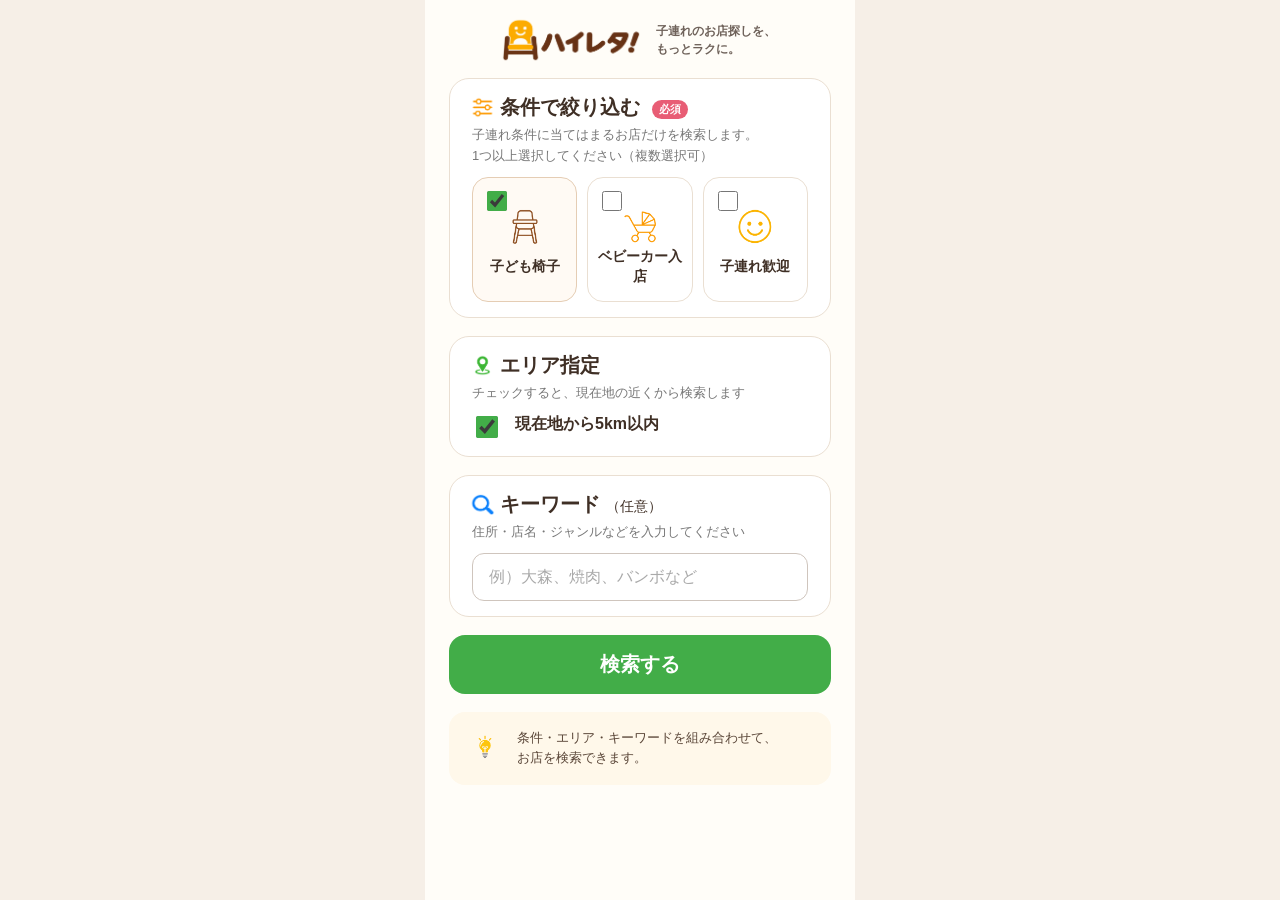
==== index.html @ 052340ef "Add files via upload ・マスタの差し替え ・ジャンル表記の追加 ・子連れ条件の必須化 ・キーワード検索範囲の調整" ====
<!DOCTYPE html>
<html lang="ja">

<head>
    <meta charset="UTF-8">
    <meta name="viewport" content="width=device-width, initial-scale=1.0">
    <title>ハイレタ！</title>

    <link rel="stylesheet" href="style.css">
</head>

<body>

    <div class="phone">

        <!-- ロゴ -->
        <div class="logo">

            <img src="icons/logo.png" alt="ハイレタ！" class="logo-img">

            <p class="logo-copy">
                子連れのお店探しを、<br>
                もっとラクに。
            </p>

        </div>


        <!-- 条件で絞り込む -->
        <section class="search-card" id="filterSection">
            <div class="section-heading">

                <div class="section-title-row">

                    <img src="icons/filter.png" alt="" class="section-icon-img">

                    <div class="section-title">
                        条件で絞り込む
                        <span class="required-badge">
                            必須
                        </span>
                    </div>

                </div>

                <div class="section-description">
                    子連れ条件に当てはまるお店だけを検索します。<br>
                    1つ以上選択してください（複数選択可）
                </div>

            </div>


            <div class="filters">

                <!-- 子ども椅子 -->
                <label class="filter-card">

                    <input type="checkbox" id="chair" checked>

                    <img src="icons/child-chair.png" class="filter-icon" alt="">

                    <span>
                        子ども椅子
                    </span>

                </label>


                <!-- ベビーカー -->
                <label class="filter-card">

                    <input type="checkbox" id="stroller">

                    <img src="icons/stroller.png" class="filter-icon" alt="">

                    <span>
                        ベビーカー入店
                    </span>

                </label>


                <!-- 子連れ歓迎 -->
                <label class="filter-card">

                    <input type="checkbox" id="friendly">

                    <img src="icons/family-friendly.png" class="filter-icon" alt="">

                    <span>
                        子連れ歓迎
                    </span>

                </label>

            </div>

            <!-- 条件未選択時のエラー -->
            <div id="filterError" class="filter-error" role="alert" aria-live="polite">
                子連れ条件を1つ以上選択してください。
            </div>

        </section>


        <!-- 検索範囲 -->
        <section class="search-card">

            <div class="section-heading">

                <div class="section-title-row">

                    <img src="icons/location.png" alt="" class="section-icon-img">

                    <div class="section-title">
                        エリア指定
                    </div>

                </div>
                <div class="section-description">
                    チェックすると、現在地の近くから検索します
                </div>


            </div>


            <label class="location-option">

                <input type="checkbox" id="currentLocation" checked>

                <div>
                    <div class="location-title">
                        現在地から5km以内
                    </div>

                </div>

            </label>

        </section>


        <!-- キーワード -->
        <section class="search-card">

            <div class="section-heading">

                <div class="section-title-row">

                    <img src="icons/keyword.png" alt="" class="section-icon-img">

                    <div class="section-title">
                        キーワード
                        <span class="optional">
                            （任意）
                        </span>
                    </div>

                </div>
                <div class="section-description">
                    住所・店名・ジャンルなどを入力してください
                </div>

            </div>


            <input type="text" id="keyword" class="keyword-input" placeholder="例）大森、焼肉、バンボなど">

        </section>


        <!-- 検索 -->
        <button class="search-btn" id="searchBtn">
            検索する
        </button>


        <!-- 補足 -->
        <div class="search-guide">

            <img src="icons/lightbulb.png" alt="" class="guide-icon">

            <div>
                条件・エリア・キーワードを組み合わせて、<br>
                お店を検索できます。
            </div>

        </div>

    </div>

    <script src="index.js"></script>

</body>

</html>
---- style.css ----
/* === 共通レイアウト ===*/
body {
    margin: 0;
    font-family: -apple-system, BlinkMacSystemFont, "Hiragino Sans", "Yu Gothic", sans-serif;
    color: #3f2f25;
    background: #f6efe7;
}

.phone {
    margin: 0 auto;
    padding: 16px 24px 40px;
    max-width: 430px;
    min-height: 100vh;
    box-sizing: border-box;
    background: #fffdf8;
}

/* === トップ画面（index.html） ===*/
.search-box span {
    font-size: 24px;
}

.search-box input {
    flex: 1;
    font-size: 16px;
    border: none;
    outline: none;
}

/* === 一覧画面（list.html） ===*/
/* ヘッダー */
.result-header {
    display: flex;
    position: sticky;
    top: 0;
    z-index: 100;
    justify-content: space-between;
    align-items: center;
    padding: 12px 0;
    background: #fdf8f2;
    box-shadow: 0 2px 8px rgba(0, 0, 0, 0.05);
}

/* 検索結果 ◯件*/
.result-title {
    margin-bottom: 12px;
    font-size: 20px;
    font-weight: bold;
    color: #666;
}

/* ← 戻る */
.back-btn {
    white-space: nowrap;
    font-size: 15px;
    font-weight: 600;
    color: #E85D75;
    background: none;
    border: none;
    cursor: pointer;
}

/* ヘッダー右側の場所 */
.header-space {
    width: 70px;
}

.header-map-btn {
    display: none;
    padding: 8px 12px;
    font-size: 14px;
    background: white;
    border: 1px solid #ddd;
    border-radius: 8px;
    cursor: pointer;
}

.top-btn {
    display: none;
    position: fixed;
    right: 20px;
    bottom: 20px;
    z-index: 1000;
    width: 48px;
    height: 48px;
    font-size: 22px;
    font-weight: bold;
    color: white;
    background: #f2a23b;
    border: none;
    border-radius: 50%;
    box-shadow: 0 4px 12px rgba(0, 0, 0, 0.2);
    cursor: pointer;
}

/* 検索条件 */
.search-condition {
    margin-bottom: 16px;
    padding: 12px;
    font-size: 14px;
    background: #fff7ef;
    border-radius: 10px;
}

/* 検索結果0の時の画面 */
.no-result-title {
    white-space: nowrap;
    font-size: 16px;
    font-weight: 600;
}

/* ショップカード */
.shop-card {
    margin-bottom: 16px;
    padding: 18px 16px;
    background: white;
    border-radius: 16px;
    box-shadow: 0 3px 12px rgba(0, 0, 0, 0.08);
}

.shop-header {
    display: flex;
    justify-content: space-between;
    align-items: center;
    margin-bottom: 8px;
}

.shop-name {
    display: -webkit-box;
    overflow: hidden;
    min-width: 0;
    font-size: 18px;
    font-weight: bold;
    /* 店名を2行までに制限 */
    -webkit-box-orient: vertical;
    -webkit-line-clamp: 2;
}

.shop-genre {
    padding: 4px 10px;
    white-space: nowrap;
    background: #fff1df;
    border-radius: 999px;
    font-size: 12px;
}

.shop-icons {
    margin-bottom: 8px;
    display: flex;
    gap: 6px;
    align-items: center;
    font-size: 14px;
    font-weight: 500;
}

.icon-item {
    display: flex;
    gap: 1px;
    white-space: nowrap;
    align-items: center;
}

.shop-icon-img {
    width: 26px;
    height: 26px;
    object-fit: contain;
    flex-shrink: 0;
}

.shop-comment {
    display: flex;
    margin-bottom: 6px;
    font-size: 13px;
    font-weight: 500;
}

.comment-label {
    flex-shrink: 0;
}

.comment-text {
    display: -webkit-box;
    overflow: hidden;
    /* 店名を2行までに制限 */
    -webkit-box-orient: vertical;
    -webkit-line-clamp: 2;
}

.shop-address {
    margin: 12px 0;
    display: flex;
    gap: 8px;
    align-items: center;
    font-size: 14px;
}

.address-icon {
    width: 18px;
    height: 18px;
    object-fit: contain;
    flex-shrink: 0;
}

.address-text {
    display: -webkit-box;
    overflow: hidden;
    min-width: 0;
    /* 店名を2行までに制限 */
    -webkit-box-orient: vertical;
    -webkit-line-clamp: 2;
}

.shop-actions {
    display: flex;
    gap: 10px;
}

.action-btn {
    display: flex;
    flex: 1;
    min-width: 0;
    height: 44px;
    gap: 6px;
    justify-content: center;
    align-items: center;

    white-space: nowrap;
    font-size: 14px;
    font-weight: bold;

    background: white;
    text-decoration: none;
    border: 1px solid #eadfd2;
    border-radius: 10px;
}

.phone-btn {
    flex-shrink: 0;
}

.action-btn {
    display: flex;
    height: 44px;
    gap: 6px;
    justify-content: center;
    align-items: center;
    font-weight: bold;
    background: white;
    text-decoration: none;
    border: 1px solid #eadfd2;
    border-radius: 10px;
}

.action-btn img {
    width: 20px;
    height: 20px;
    object-fit: contain;
}

.google-btn {
    color: #e94264;
}

.map-btn {
    color: #1f8acb;
}

.phone-btn {
    display: flex;
    justify-content: center;
    align-items: center;
    height: 44px;
    width: 44px;
    border-radius: 50%;
    border: 1px solid #eadfd2;
    background: #fff8f4;
    text-decoration: none;
}

/* もっと見る */
.more-btn {
    display: block;

    margin: 20px auto;
    padding: 12px 28px;

    font-size: 15px;
    font-weight: bold;
    color: #4b392c;

    background: white;
    border: 1px solid #eadfd2;
    border-radius: 999px;

    cursor: pointer;
}

/* 地図 */
/* === 地図画面全体 === */

body.map-page {
    overflow: hidden;
    background: #fffdf8;
}

.map-phone {
    position: relative;

    width: 100%;
    height: 100vh;
    height: 100dvh;
    min-height: 0;
    padding: 0;

    overflow: hidden;
}

.map-area {
    position: relative;

    width: 100%;
    height: 100%;
}

#map {
    width: 100%;
    height: 100%;

    border-radius: 0;
}

.popup-card {

    min-width: 220px;

}

.popup-title {

    font-size: 18px;
    font-weight: bold;

    margin-bottom: 10px;

}

.popup-icons {

    line-height: 1.8;

    margin-bottom: 10px;

}

.popup-address {

    font-size: 13px;

    color: #666;

    margin-bottom: 10px;

}

.popup-phone {

    margin-bottom: 8px;

}

.popup-phone a,
.popup-search a {

    text-decoration: none;

    color: #2e7d32;

    font-weight: bold;

}

#shopDetail {
    position: absolute;
    right: 16px;
    bottom: 16px;
    left: 16px;
    z-index: 1000;

    padding: 16px;

    background: white;
    border-radius: 16px;
    box-shadow: 0 4px 16px rgba(0, 0, 0, 0.2);

    /* 最初は下に隠す */
    transform: translateY(calc(100% + 32px));

    /* ニュッと動かす */
    transition: transform 0.3s ease;
}

#shopDetail.show {
    transform: translateY(0);
}

.map-area {
    position: relative;
}

.shop-detail-name {
    margin-bottom: 10px;

    font-size: 18px;
    font-weight: bold;
}

.shop-detail-icons {
    margin-bottom: 10px;

    font-size: 14px;
}

.shop-detail-address {
    margin-bottom: 10px;

    font-size: 13px;
    color: #666;
}

.shop-detail-phone {
    font-weight: bold;
    text-decoration: none;
    color: #e85d75;
}

.shop-detail-handle {
    width: 40px;
    height: 4px;

    margin: 0 auto 12px;

    background: #ccc;
    border-radius: 2px;
}

/* === 地図画面 店舗詳細カード === */

.shop-detail-name {
    margin-bottom: 10px;
    font-size: 18px;
    font-weight: bold;
}

.shop-detail-address {
    display: flex;
    gap: 8px;
    align-items: center;

    margin: 12px 0;

    font-size: 13px;
    color: #666;
}

.shop-detail-actions {
    display: flex;
    gap: 10px;
}

.shop-detail-google,
.shop-detail-phone {
    display: flex;
    justify-content: center;
    align-items: center;

    height: 42px;

    font-size: 14px;
    font-weight: bold;

    background: white;
    border: 1px solid #eadfd2;
    border-radius: 10px;

    text-decoration: none;
}

.shop-detail-google {
    flex: 1;
    gap: 6px;
    color: #e94264;
}

.shop-detail-google img {
    width: 20px;
    height: 20px;
}

.shop-detail-phone {
    width: 42px;
    color: #e85d75;
}

.header-list-btn {
    padding: 8px 12px;

    font-size: 14px;
    color: #3f2f25;

    background: white;
    border: 1px solid #ddd;
    border-radius: 8px;

    cursor: pointer;
}

.header-btn {
    padding: 8px 12px;

    white-space: nowrap;
    font-size: 14px;
    font-weight: 600;
    color: #5a4638;

    background: white;
    border: 1px solid #eadfd2;
    border-radius: 10px;

    cursor: pointer;
}


/* ========================================
   検索画面
======================================== */


/* ==============================
   ロゴ
============================== */
.logo {
    display: flex;
    flex-direction: row;
    justify-content: center;
    align-items: center;
    gap: 12px;

    margin-top: 0;
    margin-bottom: 14px;
}

.logo-img {
    display: block;
    width: 145px;
    height: auto;
}

.logo-copy {
    width: 125px;
    margin: 0;

    font-size: 12px;
    font-weight: bold;
    line-height: 1.5;
    color: #6f625a;

    text-align: left;
}


/* ==============================
   検索セクション共通
============================== */

.search-card {
    margin-bottom: 18px;
    padding: 5px 22px 15px;

    background: #fff;
    border: 1px solid #eadfd2;
    border-radius: 20px;
}


/* セクション見出し全体 */
.section-heading {
    margin-bottom: 10px;
}


/* アイコン＋タイトル */
.section-title-row {
    display: flex;
    align-items: center;
}


/* 見出しアイコン */
.section-icon-img {
    width: 35px;
    height: 35px;

    margin-left: -7px;

    object-fit: contain;

    transform: translateY(3px);
}


/* セクションタイトル */
.section-title {
    margin: 10px 0 4px;

    font-size: 20px;
    font-weight: bold;
    color: #3f2f25;
}


/* セクション説明 */
.section-description {
    font-size: 13px;
    line-height: 1.6;
    color: #777;
}


/* 「任意」 */
.optional {
    font-size: 14px;
    font-weight: normal;
}


/* ==============================
   条件カード
============================== */

.filters {
    display: grid;
    grid-template-columns: repeat(3, 1fr);
    gap: 10px;
}

.filter-card {
    position: relative;

    display: flex;
    flex-direction: column;
    align-items: center;

    padding: 14px 8px;

    font-size: 14px;
    font-weight: bold;
    color: #3f2f25;

    background: #fff;
    border: 1px solid #eadfd2;
    border-radius: 16px;

    cursor: pointer;
}


/* チェックボックス */
.filter-card input {
    position: absolute;
    top: 10px;
    left: 10px;

    width: 20px;
    height: 20px;

    accent-color: #42ad48;
}


/* 条件アイコン */
.filter-icon {
    width: 40px;
    height: 40px;

    margin-top: 15px;

    object-fit: contain;
}


/* 条件名 */
.filter-card span {
    display: flex;
    align-items: center;
    justify-content: center;

    min-height: 40px;
    margin-bottom: 0;

    text-align: center;
    line-height: 1.4;
}


/* 選択中 */
.filter-card:has(input:checked) {
    background: #fffaf4;
    border-color: #e5cdb4;
}


/* ==============================
   検索範囲
============================== */

.location-option {
    display: flex;
    align-items: flex-start;
    gap: 14px;

    cursor: pointer;
}

.location-option input {
    flex-shrink: 0;

    width: 22px;
    height: 22px;
    margin-top: 2px;

    accent-color: #42ad48;
}

.location-title {
    font-size: 16px;
    font-weight: bold;
    color: #3f2f25;
}


/* ==============================
   キーワード
============================== */

.keyword-input {
    box-sizing: border-box;

    width: 100%;
    padding: 14px 16px;

    font-size: 16px;

    background: #fff;
    border: 1px solid #cfc5bd;
    border-radius: 12px;
    outline: none;
}

.keyword-input:focus {
    border-color: #42ad48;
}

.keyword-input::placeholder {
    color: #aaa;
}


/* ==============================
   検索ボタン
============================== */

.search-btn {
    display: block;

    width: 100%;
    margin-top: 8px;
    padding: 16px;

    font-size: 20px;
    font-weight: bold;
    color: #fff;

    background: #42ad48;
    border: none;
    border-radius: 16px;

    cursor: pointer;
}

.search-btn:active {
    transform: translateY(1px);
}


/* ==============================
   下部説明
============================== */

.search-guide {
    display: flex;
    align-items: flex-start;
    gap: 12px;

    margin-top: 18px;
    padding: 16px;

    font-size: 13px;
    line-height: 1.6;
    color: #5a4638;

    background: #fff8ea;
    border-radius: 16px;
}

.guide-icon {
    flex-shrink: 0;
    width: 40px;
    height: 40px;
    object-fit: contain;
}

.section-icon-img {
    width: 35\px;
    height: 35px;
    object-fit: contain;
    margin-left: -7px;
}

.section-heading {
    display: block;
    margin-bottom: 10px;
}

.section-title-row {
    display: flex;
    align-items: center;
}

.section-icon-img {
    width: 35px;
    height: 35px;
    object-fit: contain;
    transform: translateY(3px);
}

.filter-card span {
    display: flex;
    align-items: center;
    justify-content: center;

    min-height: 40px;
    margin-bottom: 0;

    text-align: center;
    line-height: 1.4;
}

.shop-detail-comment {
    display: flex;
    gap: 4px;

    margin: 10px 0;

    font-size: 13px;
    line-height: 1.5;
    color: #5a4638;
}

.shop-detail-comment-label {
    flex-shrink: 0;
    font-weight: bold;
}

/* === 地図上部の操作エリア === */

.map-header {
    position: absolute;
    top: calc(12px + env(safe-area-inset-top));
    right: 12px;
    left: 12px;
    z-index: 1100;

    display: grid;
    grid-template-columns: auto minmax(0, 1fr) auto;
    gap: 8px;
    align-items: center;
}

.map-header .header-btn {
    height: 42px;
    padding: 0 12px;

    white-space: nowrap;
    font-size: 14px;
    font-weight: 600;
    color: #5a4638;

    background: white;
    border: 1px solid #eadfd2;
    border-radius: 999px;
    box-shadow: 0 3px 12px rgba(0, 0, 0, 0.12);

    cursor: pointer;
}


/* === 検索条件の要約 === */

.condition-summary {
    display: flex;
    align-items: center;
    justify-content: center;
    gap: 4px;

    min-width: 0;
    height: 42px;
    padding: 0 12px;

    font-size: 13px;
    font-weight: bold;
    color: #5a4638;

    background: white;
    border: 1px solid #e5a142;
    border-radius: 999px;
    box-shadow: 0 3px 12px rgba(0, 0, 0, 0.12);

    cursor: pointer;
}

.condition-keyword {
    overflow: hidden;
    min-width: 0;

    white-space: nowrap;
    text-overflow: ellipsis;
}

.condition-divider,
.condition-count {
    flex-shrink: 0;
    white-space: nowrap;
}

/* === 検索条件の詳細 === */

.condition-panel {
    display: none;

    position: absolute;
    top: calc(64px + env(safe-area-inset-top));
    right: 12px;
    left: 12px;
    z-index: 1100;

    padding: 14px 16px;

    background: white;
    border: 1px solid #eadfd2;
    border-radius: 16px;
    box-shadow: 0 5px 18px rgba(0, 0, 0, 0.16);
}

.condition-panel.show {
    display: block;
}

.map-condition-detail {
    font-size: 13px;
    line-height: 1.7;
    color: #5a4638;
}

/* === 地図画面の店舗詳細 === */

#shopDetail {
    position: absolute;
    right: 12px;
    bottom: calc(12px + env(safe-area-inset-bottom));
    left: 12px;
    z-index: 1200;

    max-height: 46dvh;
    padding: 16px;
    box-sizing: border-box;
    overflow-y: auto;

    background: white;
    border-radius: 22px;
    box-shadow: 0 5px 20px rgba(0, 0, 0, 0.2);

    transform: translateY(calc(100% + 32px));
    transition: transform 0.3s ease;
}

#shopDetail.show {
    transform: translateY(0);
}

.map-page .leaflet-top.leaflet-left {
    top: 56px;
}

.shop-detail-header {
    display: flex;
    justify-content: space-between;
    align-items: flex-start;
    gap: 10px;

    margin-bottom: 10px;
}

.shop-detail-header .shop-detail-name {
    min-width: 0;
    margin-bottom: 0;
}

/* 必須表示 */

.required-badge {
    display: inline-block;

    margin-left: 6px;
    padding: 2px 7px;

    vertical-align: middle;
    font-size: 11px;
    color: white;

    background: #e85d75;
    border-radius: 999px;
}


/* 条件未選択エラー */

.filter-error {
    display: none;

    margin-top: 10px;
    padding: 9px 12px;

    font-size: 13px;
    font-weight: bold;
    color: #c83d54;

    background: #fff1f3;
    border-radius: 10px;
}

.filter-error.show {
    display: block;
}

.search-card.has-error {
    border-color: #e85d75;
}

.shop-detail-header {
    display: flex;
    justify-content: space-between;
    align-items: flex-start;
    gap: 10px;

    margin-bottom: 10px;
}

.shop-detail-header .shop-detail-name {
    min-width: 0;
    margin-bottom: 0;
}
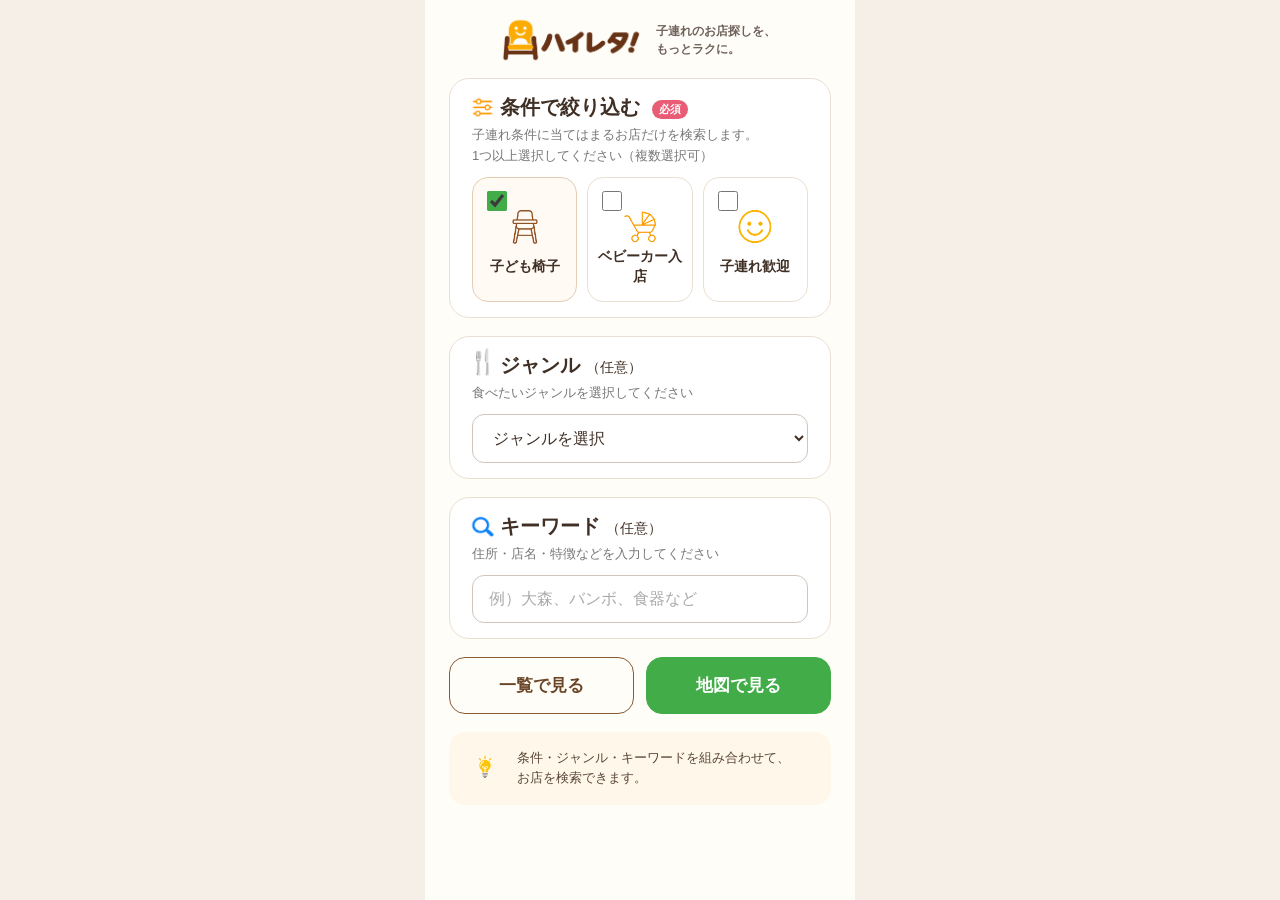
==== commit a6a4fcfc: "Add files via upload ・ジャンル検索の追加 ・一覧検索ボタンと地図検索ボタンの分離 ・地図表示の挙動変更" ====
--- a/index.html
+++ b/index.html
@@ -104,40 +104,63 @@
         </section>
 
 
-        <!-- 検索範囲 -->
+        <!-- ジャンル -->
         <section class="search-card">
 
             <div class="section-heading">
 
                 <div class="section-title-row">
 
-                    <img src="icons/location.png" alt="" class="section-icon-img">
+                    <div class="genre-icon">
+                        🍴
+                    </div>
 
                     <div class="section-title">
-                        エリア指定
-                    </div>
-
-                </div>
+                        ジャンル
+                        <span class="optional">
+                            （任意）
+                        </span>
+                    </div>
+
+                </div>
+
                 <div class="section-description">
-                    チェックすると、現在地の近くから検索します
-                </div>
-
-
-            </div>
-
-
-            <label class="location-option">
-
-                <input type="checkbox" id="currentLocation" checked>
-
-                <div>
-                    <div class="location-title">
-                        現在地から5km以内
-                    </div>
-
-                </div>
-
-            </label>
+                    食べたいジャンルを選択してください
+                </div>
+
+            </div>
+
+
+            <select id="genre" class="genre-select">
+
+                <option value="">
+                    ジャンルを選択
+                </option>
+
+                <option value="アジア料理">アジア料理</option>
+                <option value="居酒屋">居酒屋</option>
+                <option value="イタリアン">イタリアン</option>
+                <option value="うどん・そば">うどん・そば</option>
+                <option value="お好み焼き・粉もの">お好み焼き・粉もの</option>
+                <option value="各国料理">各国料理</option>
+                <option value="カフェ・スイーツ">カフェ・スイーツ</option>
+                <option value="カレー">カレー</option>
+                <option value="寿司">寿司</option>
+                <option value="ステーキ・鉄板料理">ステーキ・鉄板料理</option>
+                <option value="ダイニング・バー">ダイニング・バー</option>
+                <option value="中華">中華</option>
+                <option value="丼・定食">丼・定食</option>
+                <option value="鍋">鍋</option>
+                <option value="ビストロ・フレンチ">ビストロ・フレンチ</option>
+                <option value="ファストフード">ファストフード</option>
+                <option value="ファミレス">ファミレス</option>
+                <option value="焼肉">焼肉</option>
+                <option value="洋食">洋食</option>
+                <option value="ラーメン">ラーメン</option>
+                <option value="和食">和食</option>
+                <option value="その他">その他</option>
+
+            </select>
 
         </section>
 
@@ -160,22 +183,28 @@
 
                 </div>
                 <div class="section-description">
-                    住所・店名・ジャンルなどを入力してください
-                </div>
-
-            </div>
-
-
-            <input type="text" id="keyword" class="keyword-input" placeholder="例）大森、焼肉、バンボなど">
+                    住所・店名・特徴などを入力してください
+                </div>
+
+            </div>
+
+
+            <input type="text" id="keyword" class="keyword-input" placeholder="例）大森、バンボ、食器など">
 
         </section>
 
-
         <!-- 検索 -->
-        <button class="search-btn" id="searchBtn">
-            検索する
-        </button>
-
+        <div class="search-buttons">
+
+            <button class="view-btn list-view-btn" id="listBtn">
+                一覧で見る
+            </button>
+
+            <button class="view-btn map-view-btn" id="mapBtn">
+                地図で見る
+            </button>
+
+        </div>
 
         <!-- 補足 -->
         <div class="search-guide">
@@ -183,7 +212,7 @@
             <img src="icons/lightbulb.png" alt="" class="guide-icon">
 
             <div>
-                条件・エリア・キーワードを組み合わせて、<br>
+                条件・ジャンル・キーワードを組み合わせて、<br>
                 お店を検索できます。
             </div>
 
--- a/style.css
+++ b/style.css
@@ -709,34 +709,6 @@
 }
 
 
-/* ==============================
-   検索範囲
-============================== */
-
-.location-option {
-    display: flex;
-    align-items: flex-start;
-    gap: 14px;
-
-    cursor: pointer;
-}
-
-.location-option input {
-    flex-shrink: 0;
-
-    width: 22px;
-    height: 22px;
-    margin-top: 2px;
-
-    accent-color: #42ad48;
-}
-
-.location-title {
-    font-size: 16px;
-    font-weight: bold;
-    color: #3f2f25;
-}
-
 
 /* ==============================
    キーワード
@@ -820,7 +792,7 @@
 }
 
 .section-icon-img {
-    width: 35\px;
+    width: 35px;
     height: 35px;
     object-fit: contain;
     margin-left: -7px;
@@ -1068,4 +1040,94 @@
 .shop-detail-header .shop-detail-name {
     min-width: 0;
     margin-bottom: 0;
+}
+
+/* ==============================
+   ジャンル
+============================== */
+
+.genre-icon {
+    display: flex;
+    justify-content: center;
+    align-items: center;
+
+    width: 35px;
+    height: 35px;
+
+    margin-left: -7px;
+
+    font-size: 24px;
+}
+
+.genre-select {
+    box-sizing: border-box;
+
+    width: 100%;
+    padding: 14px 16px;
+
+    font-size: 16px;
+    color: #3f2f25;
+
+    background: #fff;
+    border: 1px solid #cfc5bd;
+    border-radius: 12px;
+
+    outline: none;
+}
+
+.genre-select:focus {
+    border-color: #42ad48;
+}
+
+
+/* ==============================
+   一覧・地図ボタン
+============================== */
+
+.search-buttons {
+    display: grid;
+
+    grid-template-columns:
+        1fr 1fr;
+
+    gap: 12px;
+
+    margin-top: 8px;
+}
+
+
+.view-btn {
+    padding: 16px 8px;
+
+    font-size: 17px;
+    font-weight: bold;
+
+    border-radius: 16px;
+
+    cursor: pointer;
+}
+
+
+/* 一覧 */
+.list-view-btn {
+    color: #6b4527;
+
+    background: #fffdf8;
+
+    border: 1.5px solid #8a5b34;
+}
+
+
+/* 地図 */
+.map-view-btn {
+    color: white;
+
+    background: #42ad48;
+
+    border: 1.5px solid #42ad48;
+}
+
+
+.view-btn:active {
+    transform: translateY(1px);
 }
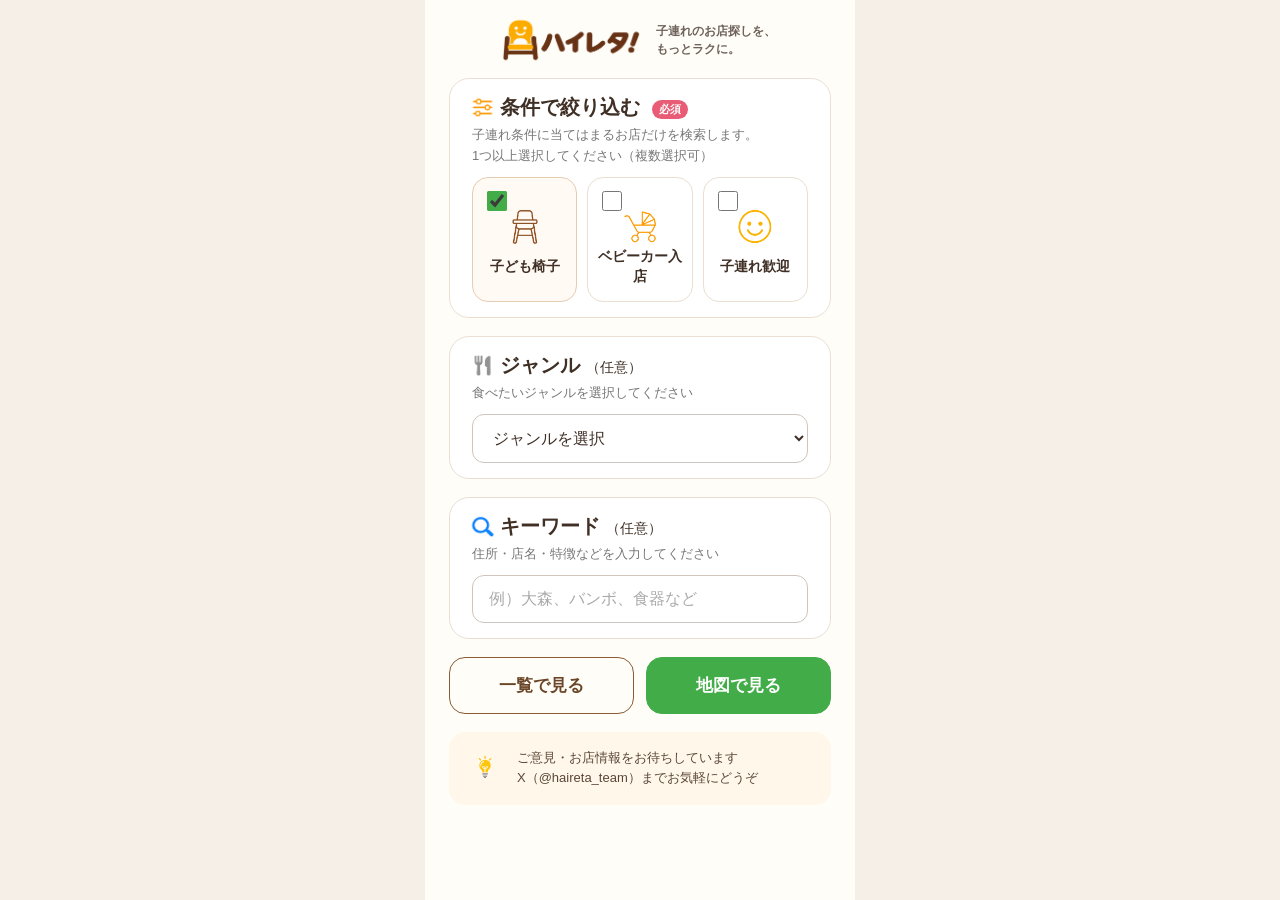
==== commit 09b6e818: "Add files via upload ・近くにお店がないときのエラー表示追加 ・ジャンルアイコンの変更 ・検索画面最下部のメッセージ変更" ====
--- a/index.html
+++ b/index.html
@@ -111,9 +111,7 @@
 
                 <div class="section-title-row">
 
-                    <div class="genre-icon">
-                        🍴
-                    </div>
+                    <img src="icons/genre.png" alt="" class="section-icon-img">
 
                     <div class="section-title">
                         ジャンル
@@ -212,8 +210,8 @@
             <img src="icons/lightbulb.png" alt="" class="guide-icon">
 
             <div>
-                条件・ジャンル・キーワードを組み合わせて、<br>
-                お店を検索できます。
+                ご意見・お店情報をお待ちしています<br>
+                X（@haireta_team）までお気軽にどうぞ
             </div>
 
         </div>
--- a/style.css
+++ b/style.css
@@ -1130,4 +1130,42 @@
 
 .view-btn:active {
     transform: translateY(1px);
+}
+
+.map-message {
+    display: none;
+
+    position: absolute;
+    top: calc(76px + env(safe-area-inset-top));
+    right: 16px;
+    left: 16px;
+    z-index: 1050;
+
+    max-width: 380px;
+    margin: 0 auto;
+    padding: 14px 16px;
+    box-sizing: border-box;
+
+    text-align: left;
+    font-size: 13px;
+    line-height: 1.6;
+    color: #5a4638;
+
+    background: rgba(255, 255, 255, 0.96);
+    border: 1px solid #eadfd2;
+    border-radius: 14px;
+
+    box-shadow: 0 3px 10px rgba(0, 0, 0, 0.12);
+}
+
+.map-message.show {
+    display: block;
+}
+
+.map-message-title {
+    margin-bottom: 4px;
+
+    font-size: 15px;
+    font-weight: bold;
+    color: #3f2f25;
 }
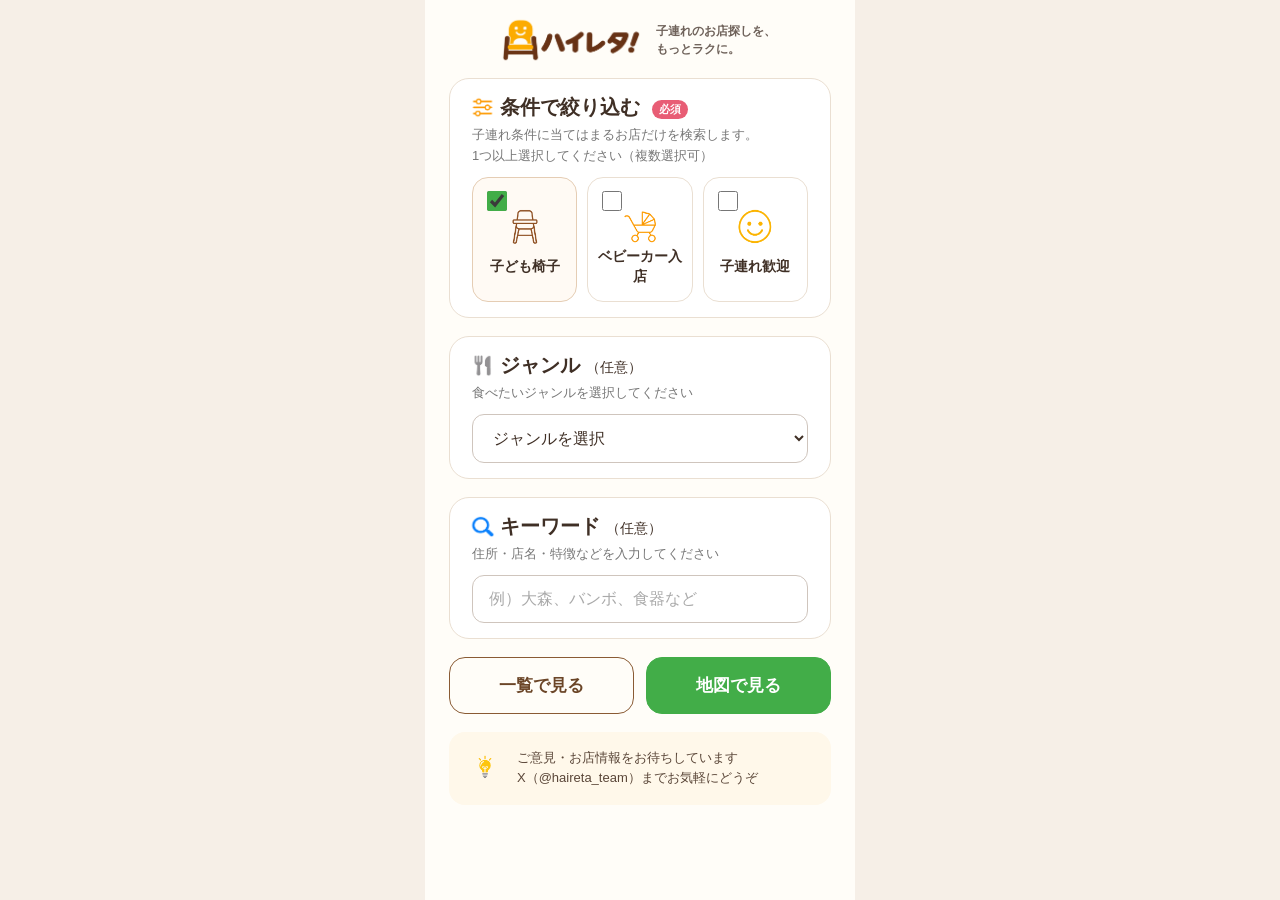
==== commit 0e101002: "Add files via upload アイコン表示のコード訂正" ====
--- a/index.html
+++ b/index.html
@@ -4,8 +4,10 @@
 <head>
     <meta charset="UTF-8">
     <meta name="viewport" content="width=device-width, initial-scale=1.0">
+
     <title>ハイレタ！</title>
 
+    <link rel="apple-touch-icon" sizes="180x180" href="./images/haireta-icon.png">
     <link rel="stylesheet" href="style.css">
 </head>
 
